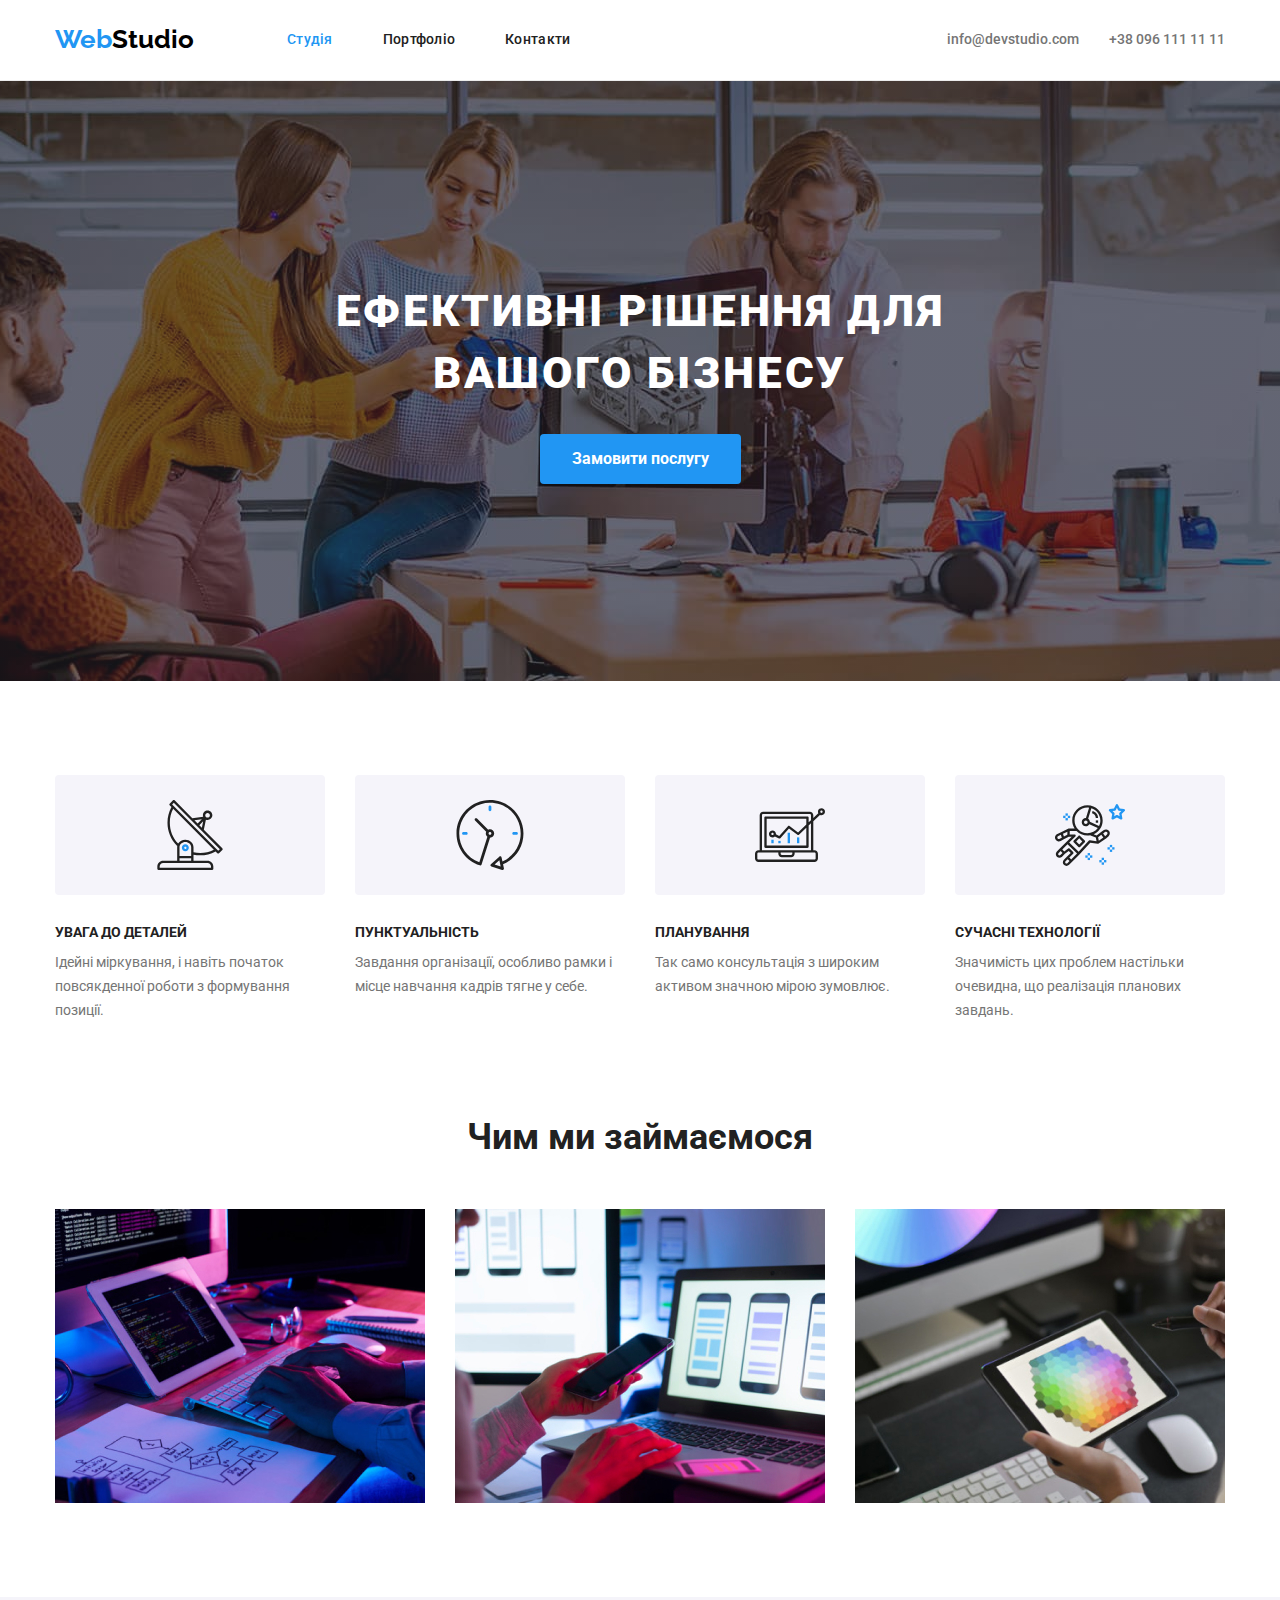
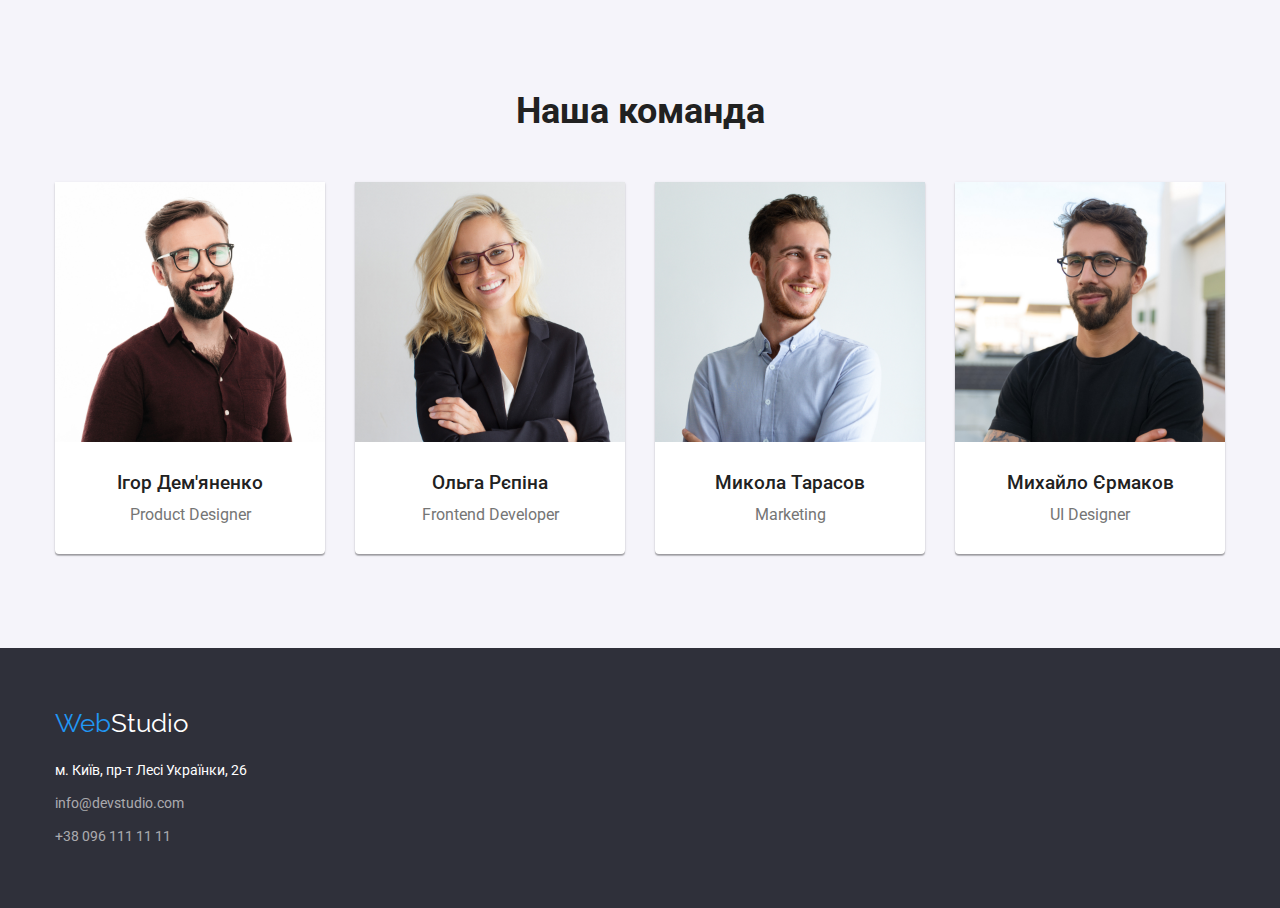
==== index.html @ 13089361 "1.3" ====
<!DOCTYPE html>
<html lang="uk">

<head>
    <meta charset="UTF-8">
    <meta name="viewport" content="width=device-width, initial-scale=1.0">
    <link rel="preconnect" href="https://fonts.googleapis.com">
    <link rel="preconnect" href="https://fonts.gstatic.com" crossorigin>
    <link
        href="https://fonts.googleapis.com/css2?family=Raleway:wght@700&family=Roboto:wght@400;500;700;900&display=swap"
        rel="stylesheet">
    <link rel="stylesheet"
        href="https://cdnjs.cloudflare.com/ajax/libs/modern-normalize/1.0.0/modern-normalize.min.css">
    <link rel="stylesheet" href="./CSS/styles.css">

    <title>Студія</title>
</head>

<body class="body">
    <header class="header">
        <div class="container-header">
            <nav class="site-nav">
                <a href="./index.html" lang="en" class="logo-web">Web<span class="colortext-black">Studio</span></a>
                <ul class="main-nav">
                    <li class="item"><a href="./index.html" class=link-active>Студія</a></li>
                    <li class="item"><a href="./portfolio.html" class=link>Портфоліо</a></li>
                    <li class="item"><a href="" class=link>Контакти</a></li>
                </ul>
            </nav>
            <ul class="auth-nav">
                <li class="item"><a href="mailto:info@devstudio.com" class="auth-link">info@devstudio.com</a></li>
                <li class="item"><a href="tel:+380961111111" class="auth-link">+38 096 111 11
                        11</a></li>
            </ul>
        </div>
    </header>
    <main>
        <section class="section-hero overlay">
            <div class="container">
                <h1 class="hero-title">Ефективні рішення для вашого бізнесу</h1>
                <button class="button-index" type="button">Замовити послугу</button>
            </div>
        </section>
        <section class="section">
            <h2 class="index-title1 visuality-hidden">Наші переваги</h2>
            <div class="container advantages">
                <ul class="advantages-list">
                    <li class="item">
                        <div class="advantages-box">
                            <svg class="advantages-icon" width="70" height="70">
                                <use href="./images/icons.svg#antenna"></use>
                            </svg>
                        </div>
                        <h3 class="index-title1">УВАГА ДО ДЕТАЛЕЙ</h3>
                        <p class="index-text1">Ідейні міркування, і навіть початок повсякденної роботи з формування
                            позиції.
                        </p>
                    </li>
                    <li class="item">
                        <div class="advantages-box">
                            <svg class="advantages-icon" width="70" height="70">
                                <use href="./images/icons.svg#clock"></use>
                            </svg>
                        </div>
                        <h3 class="index-title1">ПУНКТУАЛЬНІСТЬ</h3>
                        <p class="index-text1">Завдання організації, особливо рамки і місце навчання кадрів тягне у
                            себе.</p>
                    </li>
                    <li class="item">
                        <div class="advantages-box">
                            <svg class="advantages-icon" width="70" height="70">
                                <use href="./images/icons.svg#diagram"></use>
                            </svg>
                        </div>
                        <h3 class="index-title1">ПЛАНУВАННЯ</h3>
                        <p class="index-text1">Так само консультація з широким активом значною мірою зумовлює.</p>
                    </li>
                    <li class="item">
                        <div class="advantages-box">
                            <svg class="advantages-icon" width="70" height="70">
                                <use href="./images/icons.svg#astronaut"></use>
                            </svg>
                        </div>
                        <h3 class="index-title1">СУЧАСНІ ТЕХНОЛОГІЇ</h3>
                        <p class="index-text1">Значимість цих проблем настільки очевидна, що реалізація планових
                            завдань.</p>
                    </li>
                </ul>
            </div>
        </section>
        <section class="section-features">
            <div class="container-features">
                <h2 class="index-title0">Чим ми займаємося</h2>
                <ul class="features">
                    <li class="item"><img src="images/img1.jpg" alt="Набір тексу на клавіатурі" width="370"></li>
                    <li class="item"><img src="images/img2.jpg" alt="Користування ПК з телефоном" width="370"></li>
                    <li class="item"><img src="images/img3.jpg" alt="Підбір кольору на планшеті" width="370"></li>
                </ul>
            </div>
        </section>
        <section class="section color-lightdark">
            <div class="container">
                <h2 class="index-title0">Наша команда</h2>
                <ul class="team">
                    <li class="item"><img src="images/img21.jpg" alt="Ігор Дем'яненко Product Designer" width="270">
                        <div class="team-card">
                            <h3 class="index-title2">Ігор Дем'яненко</h3>
                            <p class="index-text2">Product Designer</p>
                        </div>
                    </li>
                    <li class="item"><img src="images/img22.jpg" alt="Ольга Рєпіна Frontend Developer" width="270">
                        <div class="team-card">
                            <h3 class="index-title2">Ольга Рєпіна</h3>
                            <p class="index-text2">Frontend Developer</p>
                        </div>
                    </li>
                    <li class="item"><img src="images/img23.jpg" alt="Микола Тарасов Маркетолог" width="270">
                        <div class="team-card">
                            <h3 class="index-title2">Микола Тарасов</h3>
                            <p class="index-text2">Marketing</p>
                        </div>
                    </li>
                    <li class="item"><img src="images/img24.jpg" alt="Михайло Єрмаков UI дизайнер" width="270">
                        <div class="team-card">
                            <h3 class="index-title2">Михайло Єрмаков</h3>
                            <p class="index-text2">UI Designer</p>
                        </div>
                    </li>
                </ul>
            </div>
        </section>
    </main>
    <footer class="footer">
        <div class="container">
            <a class="logo-footer" href="./index.html" lang="en">Web<span class="colortext-white">Studio</span></a>
            <address>
                <ul class="address-list">
                    <li class="item"><a class=" text-footer" href="https://goo.gl/maps/eHnv2HKQCo3EBbyt8"
                            target="_blank" rel="noopener noreferrer nofollower">м. Київ, пр-т Лесі Українки, 26</a>
                    </li>
                    <li class="item"><a class=" text-footer-contact"
                            href="mailto:info@devstudio.com">info@devstudio.com</a>
                    </li>
                    <li class="item"><a class=" text-footer-contact" href="tel:+380961111111">+38 096 111 11 11</a></li>
                </ul>
            </address>
        </div>
    </footer>
</body>

</html>
---- CSS/styles.css ----
:root {
    --primary-text-color: #757575;
    --title-text-color: #212121;
    --accent-color: #2196F3;
    --footer-color-60: rgba(255, 255, 255, 0.6);
    --footer-color: #000000;
    --secondary-title-color: #ffffff;
    --button-background-color: #F5F4FA;
    --background-color: color #FFFFFF;
    --background-color-dark: #2F303A;
    --background-primary: color #ececec;
    --background-secondary: rgba(245, 244, 250, 1);
}

.color-lightdark {
    background-color: var(--button-background-color);
}

.color-dark {
    background-color: #2F303A;
}

.body {

    color: var(--primary-text-color);
    background-color: var(--background-color);
    font-family: Roboto, sans-serif;
}

h1,
h2,
h3,
h4,
p {
    margin-top: 0;
    margin-bottom: 0;
}

img {
    display: block;
}

ul {
    list-style: none;
    padding: 0;
    margin: 0;
}

.section {
    padding-top: 94px;
    padding-bottom: 94px;
}

.section-hero {
    padding-top: 200px;
    padding-bottom: 200px;
    /* background-color: #C4C4C4; */
    text-align: center;
}

.visuality-hidden {
    position: absolute;
    white-space: nowrap;
    width: 1px;
    height: 1px;
    overflow: hidden;
    border: 0;
    padding: 0;
    clip: rect(0 0 0 0);
    clip-path: inset(50%);
    margin: -1px;
}

.header {
    border-bottom: 1px;
    border-bottom-style: solid;
    border-color: rgba(236, 236, 236, 1);
}

.container-header {
    display: flex;
    align-items: center;
    margin-left: auto;
    margin-right: auto;
    width: 1200px;
    padding-left: 15px;
    padding-right: 15px;

}

.container {
    margin-left: auto;
    margin-right: auto;
    width: 1200px;
    padding-left: 15px;
    padding-right: 15px;

}

.overlay {
    max-width: 1600px;
    height: 600px;
    margin-right: auto;
    margin-left: auto;
    background-image: linear-gradient(rgba(47, 48, 58, 0.4), rgba(47, 48, 58, 0.4)), url(../images/overlayimg.jpg);
    /* background-image: linear-gradient(rgba(47, 48, 58, 0.4)), url(../images/overlayimg.jpg); */
    background-repeat: no-repeat;
    background-size: cover;
    background-position: center;
}

.advantages-list {

    display: flex;
    gap: 30px;
}

.advantages-list .item {
    flex-basis: calc((100% - 30px * 3) / 4);

}

.advantages-box {
    display: flex;
    align-items: center;
    justify-content: center;
    margin-bottom: 30px;
    width: 270px;
    height: 120px;
    background-color: var(--background-secondary);
    border-radius: 4px;
}

.advantages-icon {}

.about {
    padding-top: 47px;
}

.logo-web {
    text-decoration: none;
    color: var(--accent-color);
    font-family: 'Raleway';
    font-weight: 700;
    font-size: 26px;
    line-height: 1.2;
    padding-top: 24px;
    padding-bottom: 25px;
}

.colortext-black {
    color: var(--footer-color);
}

.colortext-white {
    font-family: 'Raleway';
    color: var(--secondary-title-color);
}

.site-nav {
    display: flex;
    align-items: center;
    line-height: 16px;
}

.main-nav {
    display: flex;
    margin-left: 93px;
}

.main-nav .item {
    margin-right: 50px;
}

.main-nav .item:last-child {
    margin-right: 0px;
}

.main-nav .link {
    display: block;
    text-decoration: none;
    color: var(--title-text-color);
    font-weight: 500;
    font-size: 14px;
    line-height: 1.14;
    letter-spacing: 0.02em;
    padding-top: 32px;
    padding-bottom: 32px;
}

.link-active {
    display: block;
    text-decoration: none;
    color: var(--accent-color);
    font-weight: 500;
    font-size: 14px;
    line-height: 1.14;
    letter-spacing: 0.02em;
    padding-top: 32px;
    padding-bottom: 32px;
}


.link:hover,
.link:focus,
.link:active {
    color: var(--accent-color);
}

.auth-nav {
    display: flex;
    margin-left: auto;
    text-decoration: none;
    font-size: 14px;
    font-weight: 500;
    line-height: 1.14;
}

.auth-nav .item {
    color: var(--primary-text-color);
}


.auth-link {
    text-decoration: none;
    color: var(--primary-text-color);
    padding-top: 32px;
    padding-bottom: 32px;
    display: block;
}

.auth-nav .item+.item {
    margin-left: 30px;
}

.auth-link:hover,
.auth-link:focus,
.auth-link:active {
    color: var(--accent-color);
}

.button-index {
    text-decoration: none;
    background-color: var(--accent-color);
    color: var(--secondary-title-color);
    box-shadow: 0px 4px 4px rgba(0, 0, 0, 0.15);
    border: none;
    border-radius: 4px;
    cursor: pointer;
    padding: 10px 32px;
    left: 692px;
    font-size: 16px;
    line-height: 1.85;
    font-weight: 700;

}

.button-index:hover,
.button-index:focus {
    background-color: rgba(24, 140, 232, 1);
}


.hero-title {
    margin-left: auto;
    margin-right: auto;
    margin-bottom: 30px;
    font-weight: 900;
    font-size: 44px;
    line-height: 1.4;
    letter-spacing: 0.06em;
    text-transform: uppercase;
    text-align: center;
    max-width: 696px;
    color: var(--secondary-title-color)
}

.section-features {
    padding-bottom: 94px;
}

.container-features {
    margin-left: auto;
    margin-right: auto;
    width: 1200px;
    padding-left: 15px;
    padding-right: 15px;
}

.features {
    display: flex;
    gap: 30px;
}

.features .item {
    flex-basis: calc((100% - 30px * 2) / 3);
    border-bottom: 5px;
    border-bottom-right-radius: 5px;
}


.index-title0 {
    margin-bottom: 50px;
    color: var(--title-text-color);
    font-size: 36px;
    line-height: 1.16;
    text-align: center;
}


.index-title1 {
    margin-bottom: 10px;
    color: var(--title-text-color);
    font-size: 14px;
    line-height: 1.14;
    text-transform: uppercase;
}

.index-text1 {
    line-height: 1.71;
    font-weight: 400;
    font-size: 14px;
}



.index-title2 {
    margin-bottom: 10px;
    color: var(--title-text-color);
    font-weight: 500;
    line-height: 1.19;
    text-align: center;
}

.index-text2 {
    font-size: 16px;
    line-height: 1.19;
    text-align: center;
}

.footer {
    padding-top: 60px;
    padding-bottom: 60px;
    background-color: var(--background-color-dark);
}

.logo-footer {
    display: block;
    text-decoration: none;
    color: var(--accent-color);
    font-family: 'Raleway';
    font-size: 26px;
    line-height: 1.2;
    margin-bottom: 20px;
}

.address-list {}

.address-list .item {
    margin-bottom: 9px;
}

.address-list .item:last-child {
    margin-bottom: 0px;
}

.text-footer {
    text-decoration: none;
    color: var(--secondary-title-color);
    font-style: normal;
    font-size: 14px;
    line-height: 1.7;
}

.text-footer:focus,
.text-footer:hover,
.text-footer:active {
    color: var(--accent-color);
}

.text-footer-contact {
    text-decoration: none;
    color: var(--footer-color-60);
    font-size: 14px;
    font-style: normal;
    line-height: 1.7;
}

.portfolio-filter {
    padding-bottom: 50px;
    display: flex;
    align-items: center;
    justify-content: center;
    gap: 8px;
}


.text-footer60:focus,
.text-footer60:hover,
.text-footer60:active {
    color: var(--accent-color);
}



.button-portfolio {
    padding-left: 22px;
    padding-top: 6px;
    padding-right: 22px;
    padding-bottom: 6px;
    background-color: var(--button-background-color);
    color: var(--title-text-color);
    border-radius: 4px;
    cursor: pointer;
    font-weight: 500;
    font-size: 16px;
    line-height: 1.63;
    border-style: none;
}

.button-portfolio:hover,
.button-portfolio:focus,
.button-portfolio:active {
    background-color: var(--accent-color);
    color: var(--secondary-title-color);
    box-shadow: 0px 3px 1px rgba(0, 0, 0, 0.1), 0px 1px 2px rgba(0, 0, 0, 0.08), 0px 2px 2px rgba(0, 0, 0, 0.12);
    border-radius: 4px;
    cursor: pointer;
}

.portfolio {
    display: flex;
    flex-wrap: wrap;
    gap: 30px;
}

.portfolio .item {
    width: 370px;
}


.portfolio-title {
    color: var(--title-text-color);
    font-size: 18px;
    line-height: 1.8;
    letter-spacing: 0.06em;
}

.portfolio-card {
    padding: 24px;
    border-left: 1px solid rgba(238, 238, 238, 1);
    border-right: 1px solid rgba(238, 238, 238, 1);

    border-bottom: 1px solid rgba(238, 238, 238, 1);
}

.portfolio-text {
    font-size: 16px;
    line-height: 1.88;
}

.team-card {
    padding-top: 30px;
    padding-bottom: 30px;
}

.team {
    display: flex;
    background: var(--button-background-color);
    gap: 30px;
}

.team .item {
    flex-basis: calc((100% - 30px * 3) / 4);
    background-color: var(--secondary-title-color);
    border-radius: 0px 0px 4px 4px;
    box-shadow: 0px 1px 3px rgba(0, 0, 0, 0.12), 0px 1px 1px rgba(0, 0, 0, 0.14), 0px 2px 1px rgba(0, 0, 0, 0.2);
}

.color-test {
    background-color: darkkhaki;
}

.color-test2 {
    background-color: khaki;
}
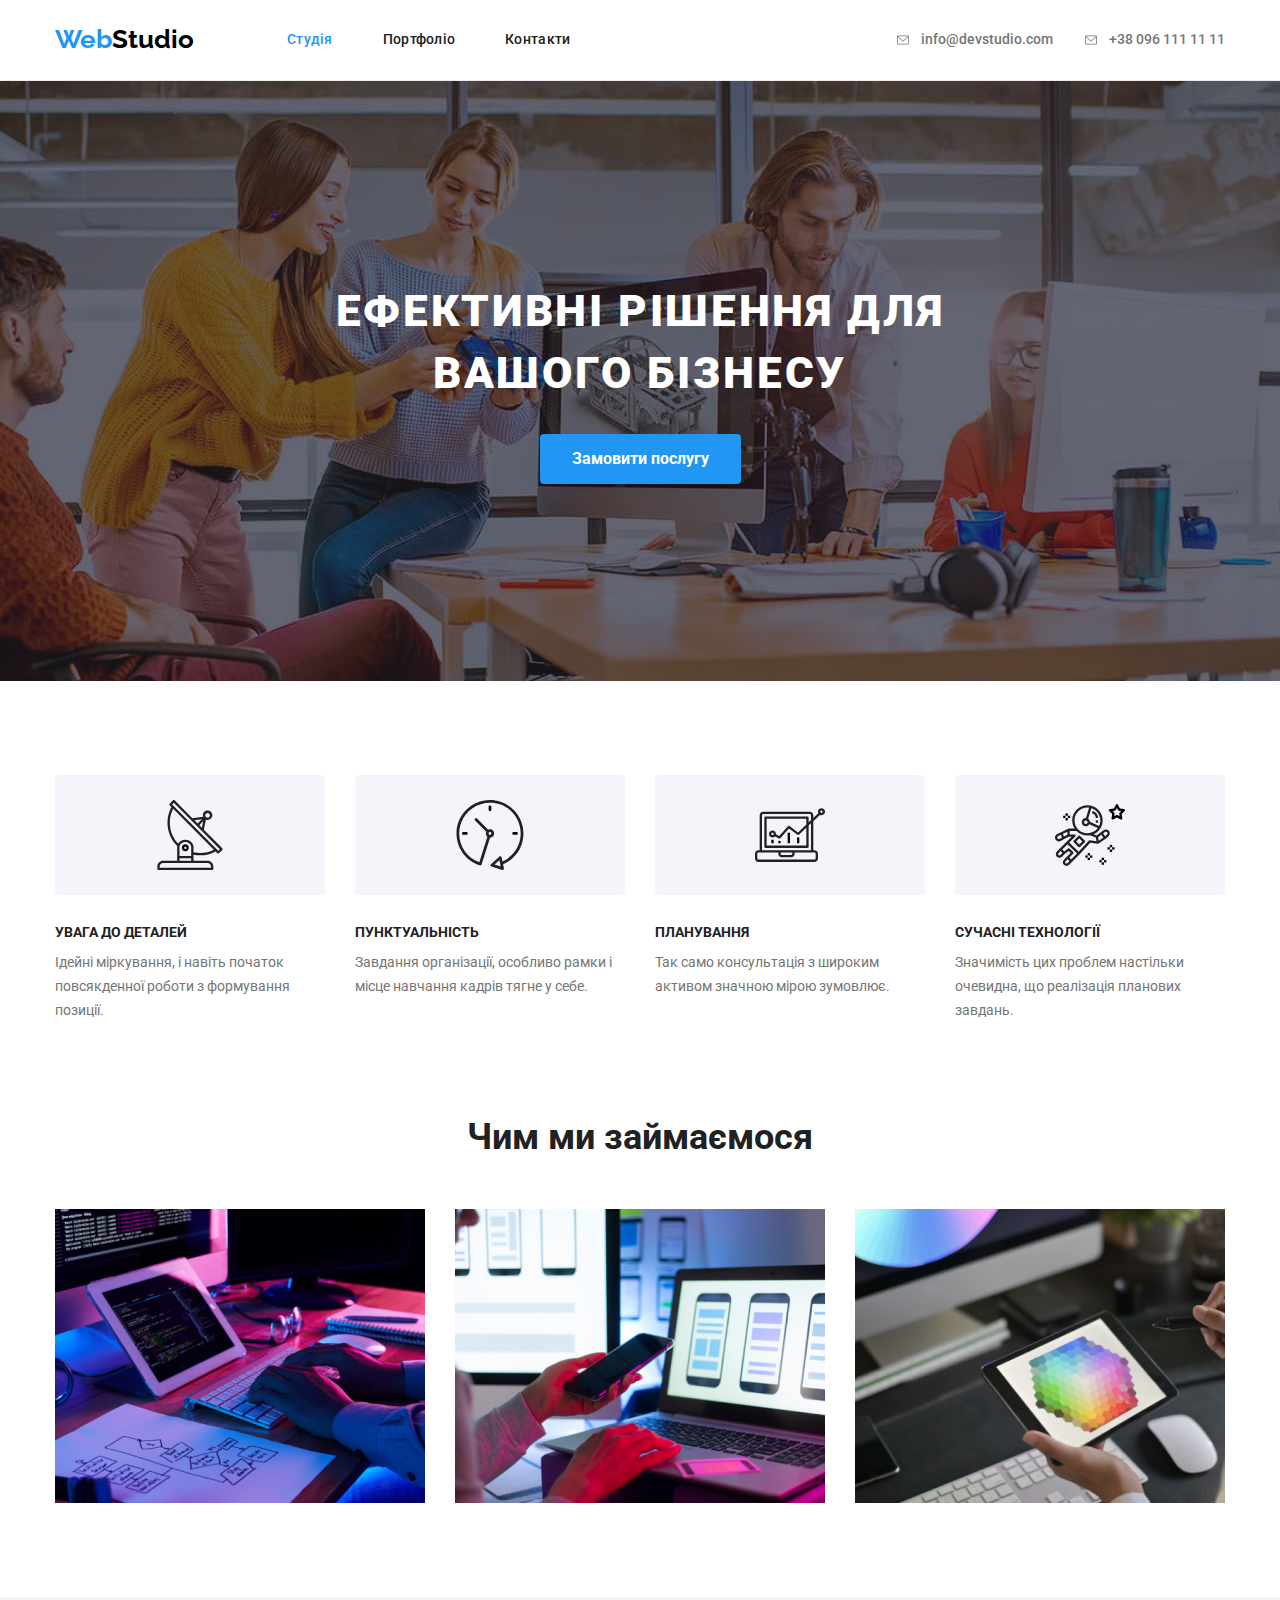
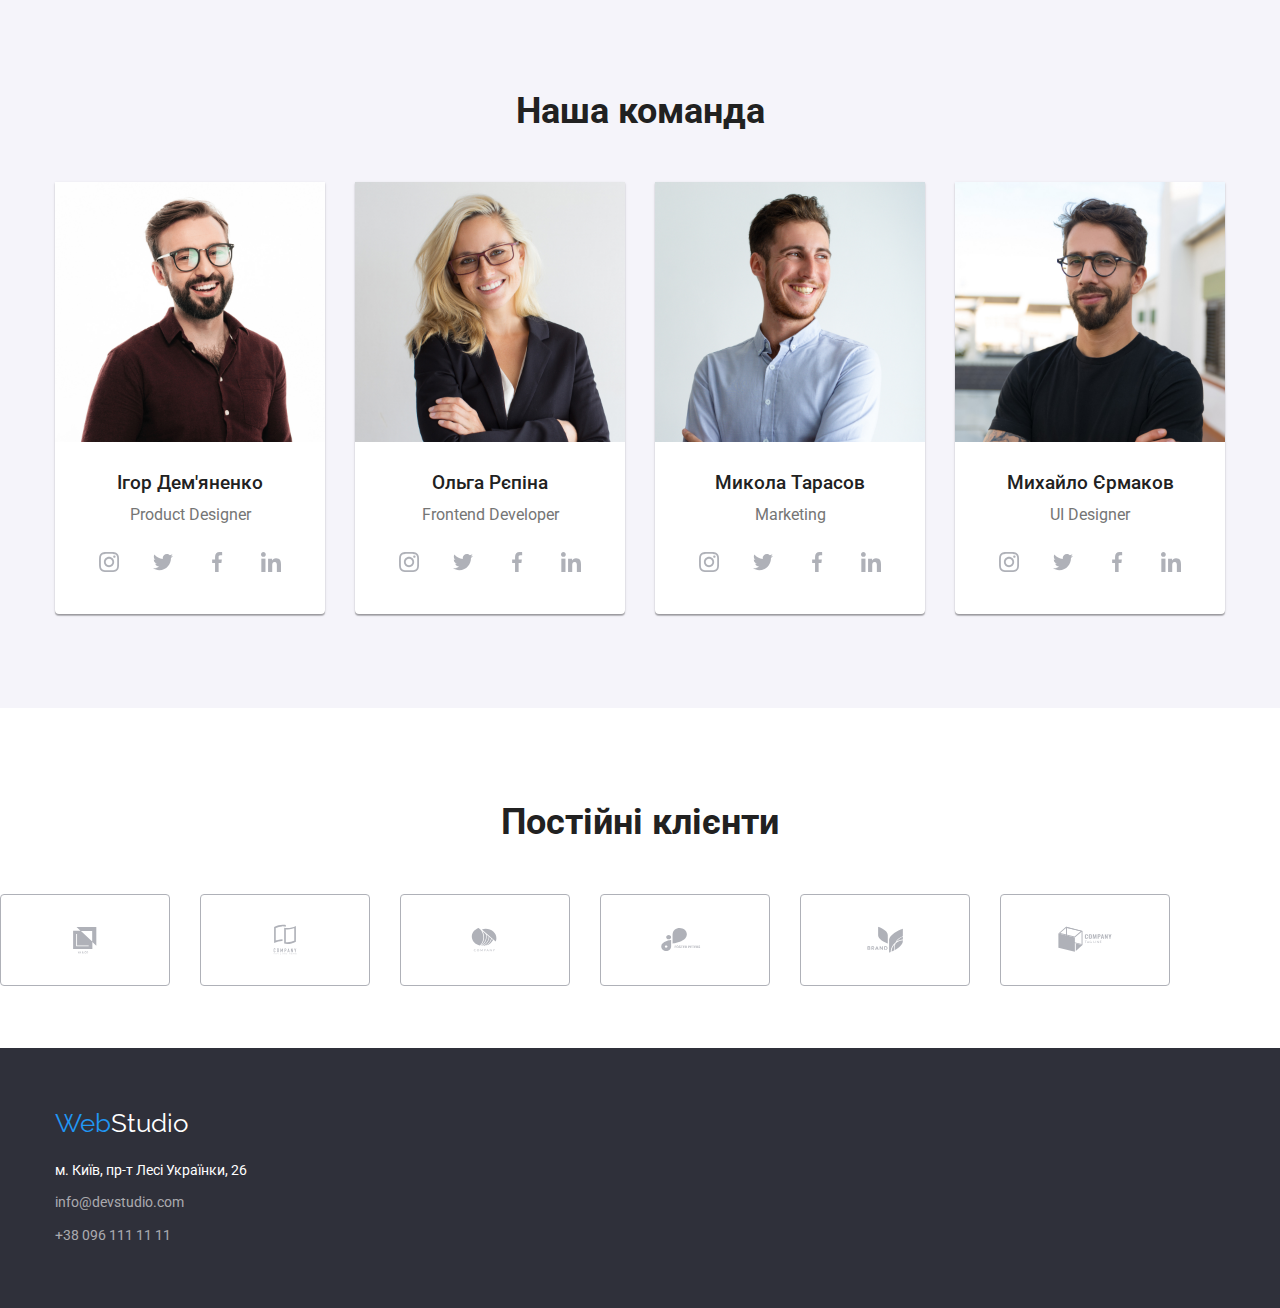
==== commit a649b5cd: "1.3" ====
--- a/index.html
+++ b/index.html
@@ -28,8 +28,14 @@
                 </ul>
             </nav>
             <ul class="auth-nav">
-                <li class="item"><a href="mailto:info@devstudio.com" class="auth-link">info@devstudio.com</a></li>
-                <li class="item"><a href="tel:+380961111111" class="auth-link">+38 096 111 11
+                <li class="item"><a href="mailto:info@devstudio.com" class="auth-link">
+                        <svg class="auth-icon" width="16" height="12">
+                            <use href="./images/icons.svg#envelope"></use>
+                        </svg>info@devstudio.com</a></li>
+                <li class="item"><a href="tel:+380961111111" class="auth-link"><svg class="auth-icon" width="16"
+                            height="12">
+                            <use href="./images/icons.svg#envelope"></use>
+                        </svg>+38 096 111 11
                         11</a></li>
             </ul>
         </div>
@@ -106,28 +112,151 @@
                         <div class="team-card">
                             <h3 class="index-title2">Ігор Дем'яненко</h3>
                             <p class="index-text2">Product Designer</p>
+                            <ul class="sn">
+                                <li>
+                                    <a class="link-sn" href="" target="_blank" rel="noopener noreferrer nofollow"><svg
+                                            class="sn-icon" width="20" height="20">
+                                            <use href="./images/icons.svg#instagram"></use>
+                                        </svg></a>
+                                </li>
+                                <li><a class="link-sn" href="" target="_blank" rel="noopener noreferrer nofollow"><svg
+                                            class="sn-icon" width="20" height="20">
+                                            <use href="./images/icons.svg#twitter"></use>
+                                        </svg></a>
+                                </li>
+                                <li><a class="link-sn" href="" target="_blank" rel="noopener noreferrer nofollow"><svg
+                                            class="sn-icon" width="20" height="20">
+                                            <use href="./images/icons.svg#facebook"></use>
+                                        </svg></a>
+                                </li>
+                                <li><a class="link-sn" href="" target="_blank" rel="noopener noreferrer nofollow"><svg
+                                            class="sn-icon" width="20" height="20">
+                                            <use href="./images/icons.svg#linkedin"></use>
+                                        </svg></a>
+                                </li>
+                            </ul>
                         </div>
                     </li>
                     <li class="item"><img src="images/img22.jpg" alt="Ольга Рєпіна Frontend Developer" width="270">
                         <div class="team-card">
                             <h3 class="index-title2">Ольга Рєпіна</h3>
                             <p class="index-text2">Frontend Developer</p>
+                            <ul class="sn">
+                                <li>
+                                    <a class="link-sn" href="" target="_blank" rel="noopener noreferrer nofollow"><svg
+                                            class="sn-icon" width="20" height="20">
+                                            <use href="./images/icons.svg#instagram"></use>
+                                        </svg></a>
+                                </li>
+                                <li><a class="link-sn" href="" target="_blank" rel="noopener noreferrer nofollow"><svg
+                                            class="sn-icon" width="20" height="20">
+                                            <use href="./images/icons.svg#twitter"></use>
+                                        </svg></a>
+                                </li>
+                                <li><a class="link-sn" href="" target="_blank" rel="noopener noreferrer nofollow"><svg
+                                            class="sn-icon" width="20" height="20">
+                                            <use href="./images/icons.svg#facebook"></use>
+                                        </svg></a>
+                                </li>
+                                <li><a class="link-sn" href="" target="_blank" rel="noopener noreferrer nofollow"><svg
+                                            class="sn-icon" width="20" height="20">
+                                            <use href="./images/icons.svg#linkedin"></use>
+                                        </svg></a>
+                                </li>
+                            </ul>
                         </div>
                     </li>
                     <li class="item"><img src="images/img23.jpg" alt="Микола Тарасов Маркетолог" width="270">
                         <div class="team-card">
                             <h3 class="index-title2">Микола Тарасов</h3>
                             <p class="index-text2">Marketing</p>
+                            <ul class="sn">
+                                <li>
+                                    <a class="link-sn" href="" target="_blank" rel="noopener noreferrer nofollow"><svg
+                                            class="sn-icon" width="20" height="20">
+                                            <use href="./images/icons.svg#instagram"></use>
+                                        </svg></a>
+                                </li>
+                                <li><a class="link-sn" href="" target="_blank" rel="noopener noreferrer nofollow"><svg
+                                            class="sn-icon" width="20" height="20">
+                                            <use href="./images/icons.svg#twitter"></use>
+                                        </svg></a>
+                                </li>
+                                <li><a class="link-sn" href="" target="_blank" rel="noopener noreferrer nofollow"><svg
+                                            class="sn-icon" width="20" height="20">
+                                            <use href="./images/icons.svg#facebook"></use>
+                                        </svg></a>
+                                </li>
+                                <li><a class="link-sn" href="" target="_blank" rel="noopener noreferrer nofollow"><svg
+                                            class="sn-icon" width="20" height="20">
+                                            <use href="./images/icons.svg#linkedin"></use>
+                                        </svg></a>
+                                </li>
+                            </ul>
                         </div>
                     </li>
                     <li class="item"><img src="images/img24.jpg" alt="Михайло Єрмаков UI дизайнер" width="270">
                         <div class="team-card">
                             <h3 class="index-title2">Михайло Єрмаков</h3>
                             <p class="index-text2">UI Designer</p>
-                        </div>
-                    </li>
-                </ul>
-            </div>
+                            <ul class="sn">
+                                <li>
+                                    <a class="link-sn" href="" target="_blank" rel="noopener noreferrer nofollow"><svg
+                                            class="sn-icon" width="20" height="20">
+                                            <use href="./images/icons.svg#instagram"></use>
+                                        </svg></a>
+                                </li>
+                                <li><a class="link-sn" href="" target="_blank" rel="noopener noreferrer nofollow"><svg
+                                            class="sn-icon" width="20" height="20">
+                                            <use href="./images/icons.svg#twitter"></use>
+                                        </svg></a>
+                                </li>
+                                <li><a class="link-sn" href="" target="_blank" rel="noopener noreferrer nofollow"><svg
+                                            class="sn-icon" width="20" height="20">
+                                            <use href="./images/icons.svg#facebook"></use>
+                                        </svg></a>
+                                </li>
+                                <li><a class="link-sn" href="" target="_blank" rel="noopener noreferrer nofollow"><svg
+                                            class="sn-icon" width="20" height="20">
+                                            <use href="./images/icons.svg#linkedin"></use>
+                                        </svg></a>
+                                </li>
+                            </ul>
+                        </div>
+                    </li>
+                </ul>
+            </div>
+        </section>
+        <section class="section">
+            <h2 class="index-title0">Постійні клієнти</h2>
+            <ul class="clients-list">
+                <li><a class="clients-link" href="" target="_blank" rel="noopener noreferrer nofollow"><svg
+                            class="clients-icon" width="106" height="60">
+                            <use href="./images/icons.svg#logoclient1"></use>
+                        </svg></a></li>
+                <li><a class="clients-link" href="" target="_blank" rel="noopener noreferrer nofollow"><svg
+                            class="clients-icon" width="106" height="60">
+                            <use href="./images/icons.svg#logoclient2"></use>
+                        </svg></a></li>
+                <li><a class="clients-link" href="" target="_blank" rel="noopener noreferrer nofollow"><svg
+                            class="clients-icon" width="106" height="60">
+                            <use href="./images/icons.svg#logoclient3"></use>
+                        </svg></a></li>
+                <li><a class="clients-link" href="" target="_blank" rel="noopener noreferrer nofollow"><svg
+                            class="clients-icon" width="106" height="60">
+                            <use href="./images/icons.svg#logoclient4"></use>
+                        </svg></a></li>
+                <li><a class="clients-link" href="" target="_blank" rel="noopener noreferrer nofollow"><svg
+                            class="clients-icon" width="106" height="60">
+                            <use href="./images/icons.svg#logoclient5"></use>
+                        </svg></a></li>
+                <li><a class="clients-link" href="" target="_blank" rel="noopener noreferrer nofollow"><svg
+                            class="clients-icon" width="106" height="60">
+                            <use href="./images/icons.svg#logoclient6"></use>
+                        </svg></a></li>
+
+            </ul>
+
         </section>
     </main>
     <footer class="footer">
--- a/CSS/styles.css
+++ b/CSS/styles.css
@@ -10,6 +10,7 @@
     --background-color-dark: #2F303A;
     --background-primary: color #ececec;
     --background-secondary: rgba(245, 244, 250, 1);
+    --icon-color: #afb1b8;
 }
 
 .color-lightdark {
@@ -21,7 +22,6 @@
 }
 
 .body {
-
     color: var(--primary-text-color);
     background-color: var(--background-color);
     font-family: Roboto, sans-serif;
@@ -85,7 +85,6 @@
     width: 1200px;
     padding-left: 15px;
     padding-right: 15px;
-
 }
 
 .container {
@@ -131,8 +130,6 @@
     border-radius: 4px;
 }
 
-.advantages-icon {}
-
 .about {
     padding-top: 47px;
 }
@@ -200,7 +197,6 @@
     padding-bottom: 32px;
 }
 
-
 .link:hover,
 .link:focus,
 .link:active {
@@ -214,23 +210,31 @@
     font-size: 14px;
     font-weight: 500;
     line-height: 1.14;
+    align-items: center;
 }
 
 .auth-nav .item {
     color: var(--primary-text-color);
-}
-
+    display: flex;
+}
 
 .auth-link {
     text-decoration: none;
     color: var(--primary-text-color);
     padding-top: 32px;
     padding-bottom: 32px;
-    display: block;
+    display: flex;
+    align-items: center;
 }
 
 .auth-nav .item+.item {
     margin-left: 30px;
+}
+
+.auth-icon {
+    /* content: ""; */
+    margin-right: 10px;
+    fill: currentColor;
 }
 
 .auth-link:hover,
@@ -259,7 +263,6 @@
 .button-index:focus {
     background-color: rgba(24, 140, 232, 1);
 }
-
 
 .hero-title {
     margin-left: auto;
@@ -298,7 +301,6 @@
     border-bottom-right-radius: 5px;
 }
 
-
 .index-title0 {
     margin-bottom: 50px;
     color: var(--title-text-color);
@@ -307,7 +309,6 @@
     text-align: center;
 }
 
-
 .index-title1 {
     margin-bottom: 10px;
     color: var(--title-text-color);
@@ -321,8 +322,6 @@
     font-weight: 400;
     font-size: 14px;
 }
-
-
 
 .index-title2 {
     margin-bottom: 10px;
@@ -336,6 +335,7 @@
     font-size: 16px;
     line-height: 1.19;
     text-align: center;
+    margin-bottom: 16px;
 }
 
 .footer {
@@ -354,8 +354,6 @@
     margin-bottom: 20px;
 }
 
-.address-list {}
-
 .address-list .item {
     margin-bottom: 9px;
 }
@@ -394,14 +392,11 @@
     gap: 8px;
 }
 
-
 .text-footer60:focus,
 .text-footer60:hover,
 .text-footer60:active {
     color: var(--accent-color);
 }
-
-
 
 .button-portfolio {
     padding-left: 22px;
@@ -470,6 +465,33 @@
     gap: 30px;
 }
 
+.sn {
+    display: flex;
+    justify-content: center;
+    gap: 10px;
+}
+
+.link-sn {
+    display: flex;
+    justify-content: center;
+    align-items: center;
+    width: 44px;
+    height: 44px;
+    border-radius: 50%;
+    color: var(--icon-color);
+    outline: transparent;
+}
+
+.sn-icon {
+    fill: currentColor;
+}
+
+.link-sn:hover,
+.link-sn:focus {
+    background-color: var(--accent-color);
+    color: var(--secondary-title-color);
+}
+
 .team .item {
     flex-basis: calc((100% - 30px * 3) / 4);
     background-color: var(--secondary-title-color);
@@ -483,4 +505,33 @@
 
 .color-test2 {
     background-color: khaki;
+}
+
+.clients-list {
+    gap: 30px;
+    display: flex;
+    width: 106px;
+    height: 60px;
+}
+
+.clients-link {
+    display: flex;
+    justify-content: center;
+    align-items: center;
+    width: 170px;
+    height: 92px;
+    color: var(--icon-color);
+    border: 1px solid;
+    border-radius: 4px;
+}
+
+.clients-link:hover,
+.clients-link:focus {
+    color: var(--accent-color);
+}
+
+.clients-icon {
+    fill: currentColor;
+    width: 106px;
+    height: 60px;
 }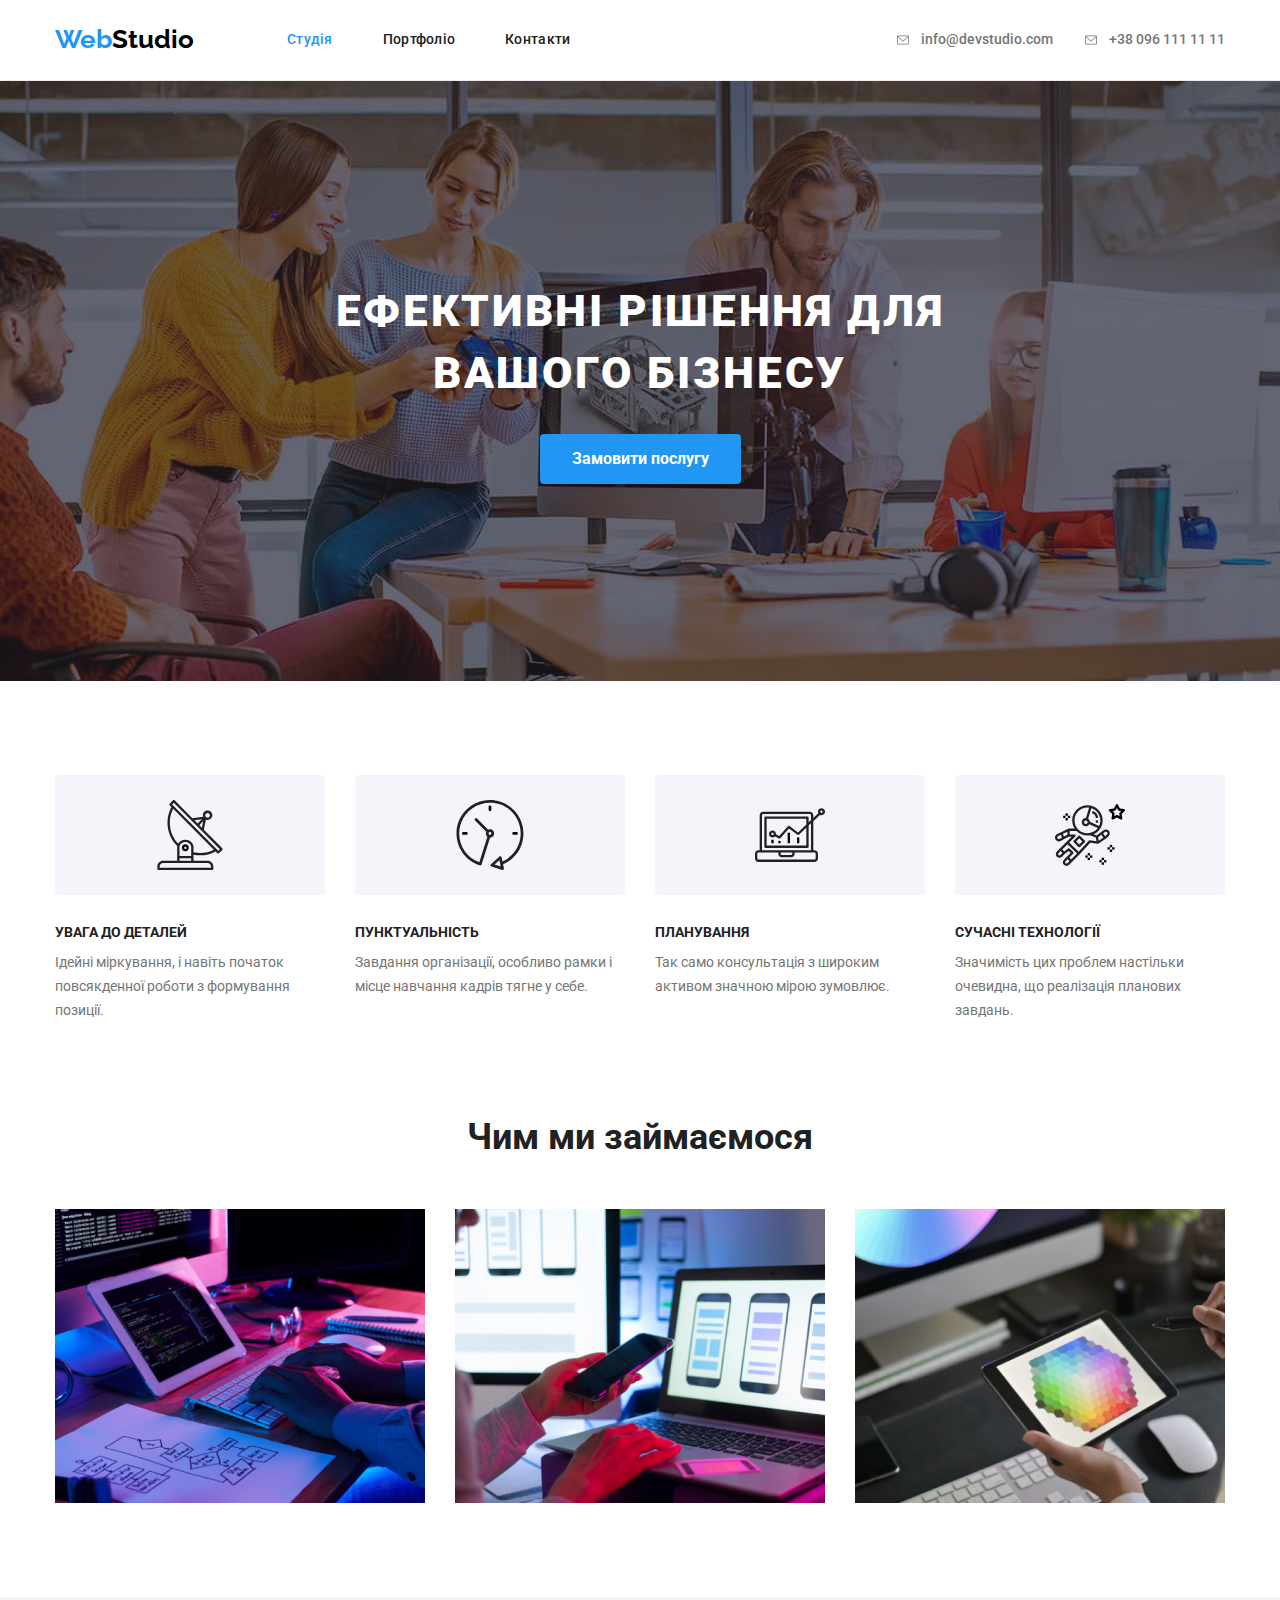
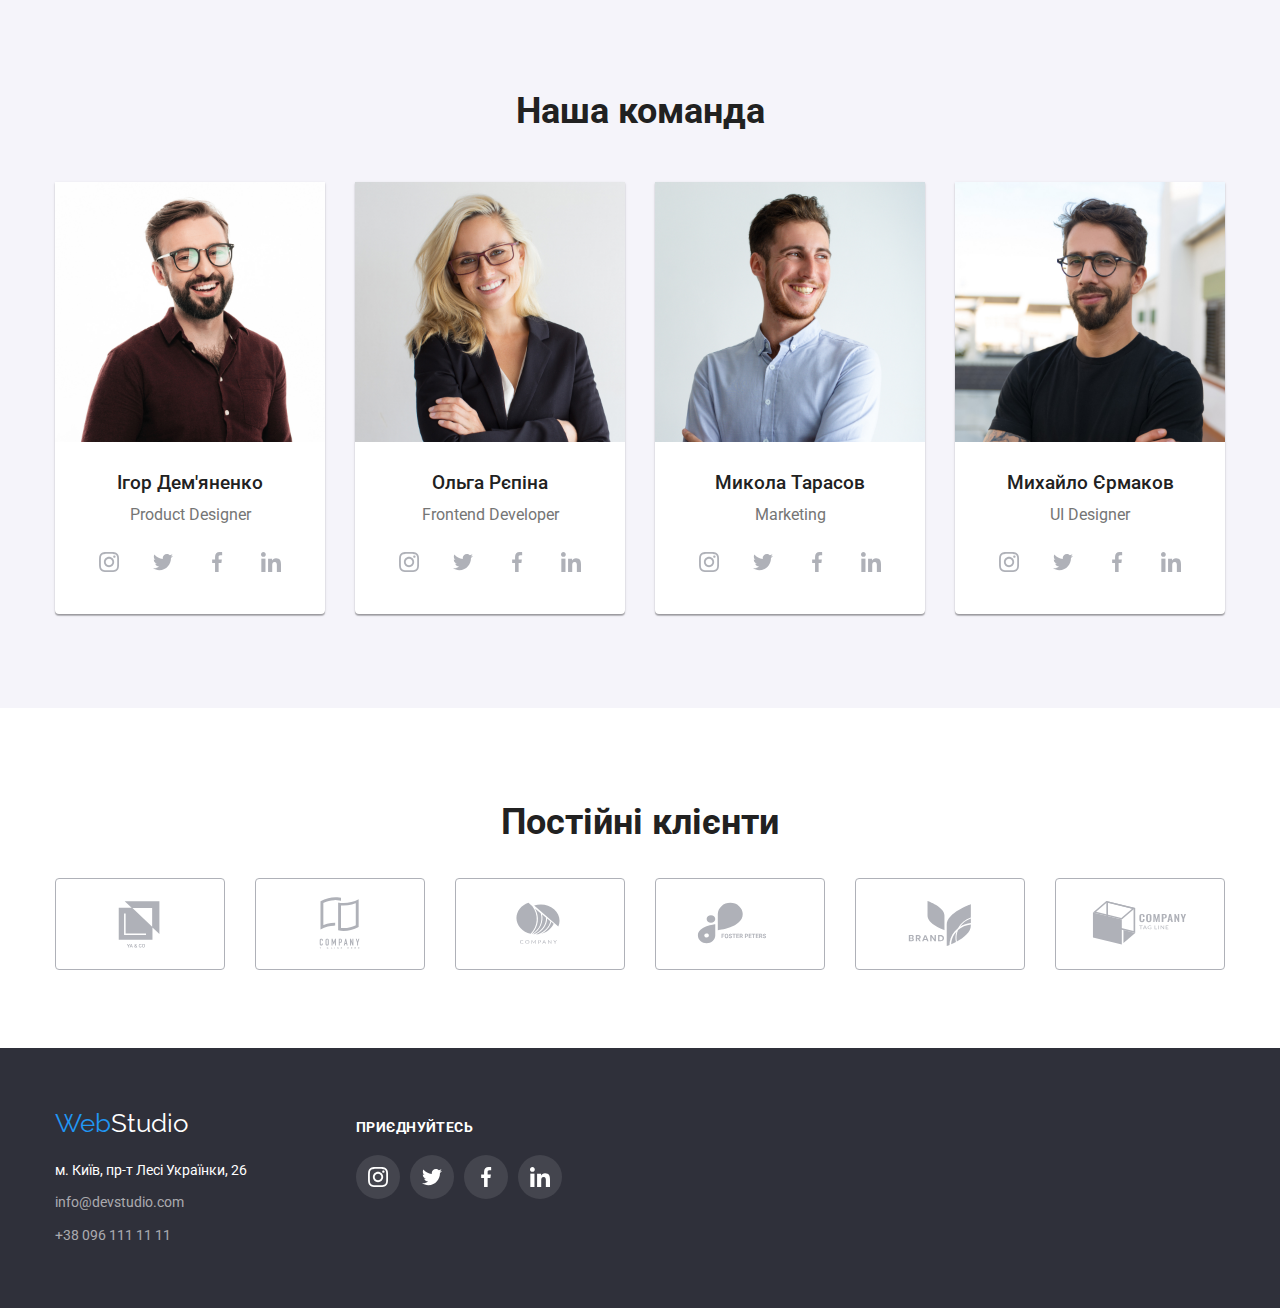
==== commit e66706da: "1.4" ====
--- a/index.html
+++ b/index.html
@@ -228,53 +228,92 @@
             </div>
         </section>
         <section class="section">
-            <h2 class="index-title0">Постійні клієнти</h2>
-            <ul class="clients-list">
-                <li><a class="clients-link" href="" target="_blank" rel="noopener noreferrer nofollow"><svg
-                            class="clients-icon" width="106" height="60">
-                            <use href="./images/icons.svg#logoclient1"></use>
-                        </svg></a></li>
-                <li><a class="clients-link" href="" target="_blank" rel="noopener noreferrer nofollow"><svg
-                            class="clients-icon" width="106" height="60">
-                            <use href="./images/icons.svg#logoclient2"></use>
-                        </svg></a></li>
-                <li><a class="clients-link" href="" target="_blank" rel="noopener noreferrer nofollow"><svg
-                            class="clients-icon" width="106" height="60">
-                            <use href="./images/icons.svg#logoclient3"></use>
-                        </svg></a></li>
-                <li><a class="clients-link" href="" target="_blank" rel="noopener noreferrer nofollow"><svg
-                            class="clients-icon" width="106" height="60">
-                            <use href="./images/icons.svg#logoclient4"></use>
-                        </svg></a></li>
-                <li><a class="clients-link" href="" target="_blank" rel="noopener noreferrer nofollow"><svg
-                            class="clients-icon" width="106" height="60">
-                            <use href="./images/icons.svg#logoclient5"></use>
-                        </svg></a></li>
-                <li><a class="clients-link" href="" target="_blank" rel="noopener noreferrer nofollow"><svg
-                            class="clients-icon" width="106" height="60">
-                            <use href="./images/icons.svg#logoclient6"></use>
-                        </svg></a></li>
-
-            </ul>
-
+            <div class="container">
+                <h2 class="index-title0">Постійні клієнти</h2>
+                <ul class="clients-list">
+                    <li><a class="clients-link" href="" target="_blank" rel="noopener noreferrer nofollow"><svg
+                                class="clients-icon" width="106" height="60">
+                                <use href="./images/icons.svg#logoclient1"></use>
+                            </svg></a></li>
+                    <li><a class="clients-link" href="" target="_blank" rel="noopener noreferrer nofollow"><svg
+                                class="clients-icon" width="106" height="60">
+                                <use href="./images/icons.svg#logoclient2"></use>
+                            </svg></a></li>
+                    <li><a class="clients-link" href="" target="_blank" rel="noopener noreferrer nofollow"><svg
+                                class="clients-icon" width="106" height="60">
+                                <use href="./images/icons.svg#logoclient3"></use>
+                            </svg></a></li>
+                    <li><a class="clients-link" href="" target="_blank" rel="noopener noreferrer nofollow"><svg
+                                class="clients-icon" width="106" height="60">
+                                <use href="./images/icons.svg#logoclient4"></use>
+                            </svg></a></li>
+                    <li><a class="clients-link" href="" target="_blank" rel="noopener noreferrer nofollow"><svg
+                                class="clients-icon" width="106" height="60">
+                                <use href="./images/icons.svg#logoclient5"></use>
+                            </svg></a></li>
+                    <li><a class="clients-link" href="" target="_blank" rel="noopener noreferrer nofollow"><svg
+                                class="clients-icon" width="106" height="60">
+                                <use href="./images/icons.svg#logoclient6"></use>
+                            </svg></a></li>
+
+                </ul>
+
+            </div>
         </section>
     </main>
     <footer class="footer">
-        <div class="container">
-            <a class="logo-footer" href="./index.html" lang="en">Web<span class="colortext-white">Studio</span></a>
-            <address>
-                <ul class="address-list">
-                    <li class="item"><a class=" text-footer" href="https://goo.gl/maps/eHnv2HKQCo3EBbyt8"
-                            target="_blank" rel="noopener noreferrer nofollower">м. Київ, пр-т Лесі Українки, 26</a>
-                    </li>
-                    <li class="item"><a class=" text-footer-contact"
-                            href="mailto:info@devstudio.com">info@devstudio.com</a>
-                    </li>
-                    <li class="item"><a class=" text-footer-contact" href="tel:+380961111111">+38 096 111 11 11</a></li>
-                </ul>
-            </address>
+        <div class="container footer-contain">
+            <div class="footer-address">
+                <a class="logo-footer" href="./index.html" lang="en">Web<span class="colortext-white">Studio</span></a>
+                <address>
+                    <ul class="address-list">
+                        <li class="item"><a class=" text-footer" href="https://goo.gl/maps/eHnv2HKQCo3EBbyt8"
+                                target="_blank" rel="noopener noreferrer nofollower">м. Київ, пр-т Лесі Українки, 26</a>
+                        </li>
+                        <li class="item"><a class=" text-footer-contact"
+                                href="mailto:info@devstudio.com">info@devstudio.com</a>
+                        </li>
+                        <li class="item"><a class=" text-footer-contact" href="tel:+380961111111">+38 096 111 11 11</a>
+                        </li>
+                    </ul>
+                </address>
+            </div>
+            <div class="footer-joinus">
+                <h2 class="joinus-title">приєднуйтесь</h2>
+                <ul class="joinus-list sn">
+                    <li>
+                        <a class="sn-footer" href="" target="_blank" rel="noopener noreferrer nofollow">
+                            <svg class="sn-icon" width="20" height="20">
+                                <use href="./images/icons.svg#instagram"></use>
+                            </svg>
+                        </a>
+                    </li>
+                    <li>
+                        <a class="sn-footer" href="" target="_blank" rel="noopener noreferrer nofollow">
+                            <svg class="sn-icon" width="20" height="20">
+                                <use href="./images/icons.svg#twitter"></use>
+                            </svg>
+                        </a>
+                    </li>
+                    <li>
+                        <a class="sn-footer" href="" target="_blank" rel="noopener noreferrer nofollow">
+                            <svg class="sn-icon" width="20" height="20">
+                                <use href="./images/icons.svg#facebook"></use>
+                            </svg>
+                        </a>
+                    </li>
+                    <li>
+                        <a class="sn-footer" href="" target="_blank" rel="noopener noreferrer nofollow">
+                            <svg class="sn-icon" width="20" height="20">
+                                <use href="./images/icons.svg#linkedin"></use>
+                            </svg>
+                        </a>
+                    </li>
+                </ul>
+            </div>
         </div>
     </footer>
+
 </body>
 
 </html>--- a/CSS/styles.css
+++ b/CSS/styles.css
@@ -11,6 +11,7 @@
     --background-primary: color #ececec;
     --background-secondary: rgba(245, 244, 250, 1);
     --icon-color: #afb1b8;
+    --icon-bg: rgba(255, 255, 255, 0.1);
 }
 
 .color-lightdark {
@@ -433,6 +434,12 @@
     width: 370px;
 }
 
+.portfolio .item:hover,
+.portfolio .item:focus {
+    box-shadow: 0px 1px 1px rgba(0, 0, 0, 0.12), 0px 4px 4px rgba(0, 0, 0, 0.06),
+        1px 4px 6px rgba(0, 0, 0, 0.16);
+}
+
 
 .portfolio-title {
     color: var(--title-text-color);
@@ -445,7 +452,6 @@
     padding: 24px;
     border-left: 1px solid rgba(238, 238, 238, 1);
     border-right: 1px solid rgba(238, 238, 238, 1);
-
     border-bottom: 1px solid rgba(238, 238, 238, 1);
 }
 
@@ -480,10 +486,13 @@
     border-radius: 50%;
     color: var(--icon-color);
     outline: transparent;
+    background-color: var(--icon-bg);
 }
 
 .sn-icon {
     fill: currentColor;
+
+
 }
 
 .link-sn:hover,
@@ -512,6 +521,7 @@
     display: flex;
     width: 106px;
     height: 60px;
+    align-items: center;
 }
 
 .clients-link {
@@ -534,4 +544,52 @@
     fill: currentColor;
     width: 106px;
     height: 60px;
+}
+
+.footer-contain {
+    display: flex;
+    align-items: baseline;
+}
+
+.footer-address {
+    display: inline-block;
+    width: 231px;
+}
+
+.footer-joinus {
+    display: inline-block;
+    margin-left: 70px;
+    width: 206px;
+}
+
+.joinus-title {
+    margin-bottom: 20px;
+    color: var(--secondary-title-color);
+    font-weight: 700;
+    font-size: 14px;
+    line-height: 1.14;
+    letter-spacing: 0.03em;
+    text-transform: uppercase;
+}
+
+.joinus-list {
+    display: flex;
+}
+
+.sn-footer {
+    color: var(--secondary-title-color);
+    background-color: var(--icon-bg);
+    border-radius: 50%;
+    display: flex;
+    justify-content: center;
+    align-items: center;
+    width: 44px;
+    height: 44px;
+    border-radius: 50%;
+}
+
+
+.sn-footer:hover,
+.sn-footer:focus {
+    background-color: var(--accent-color);
 }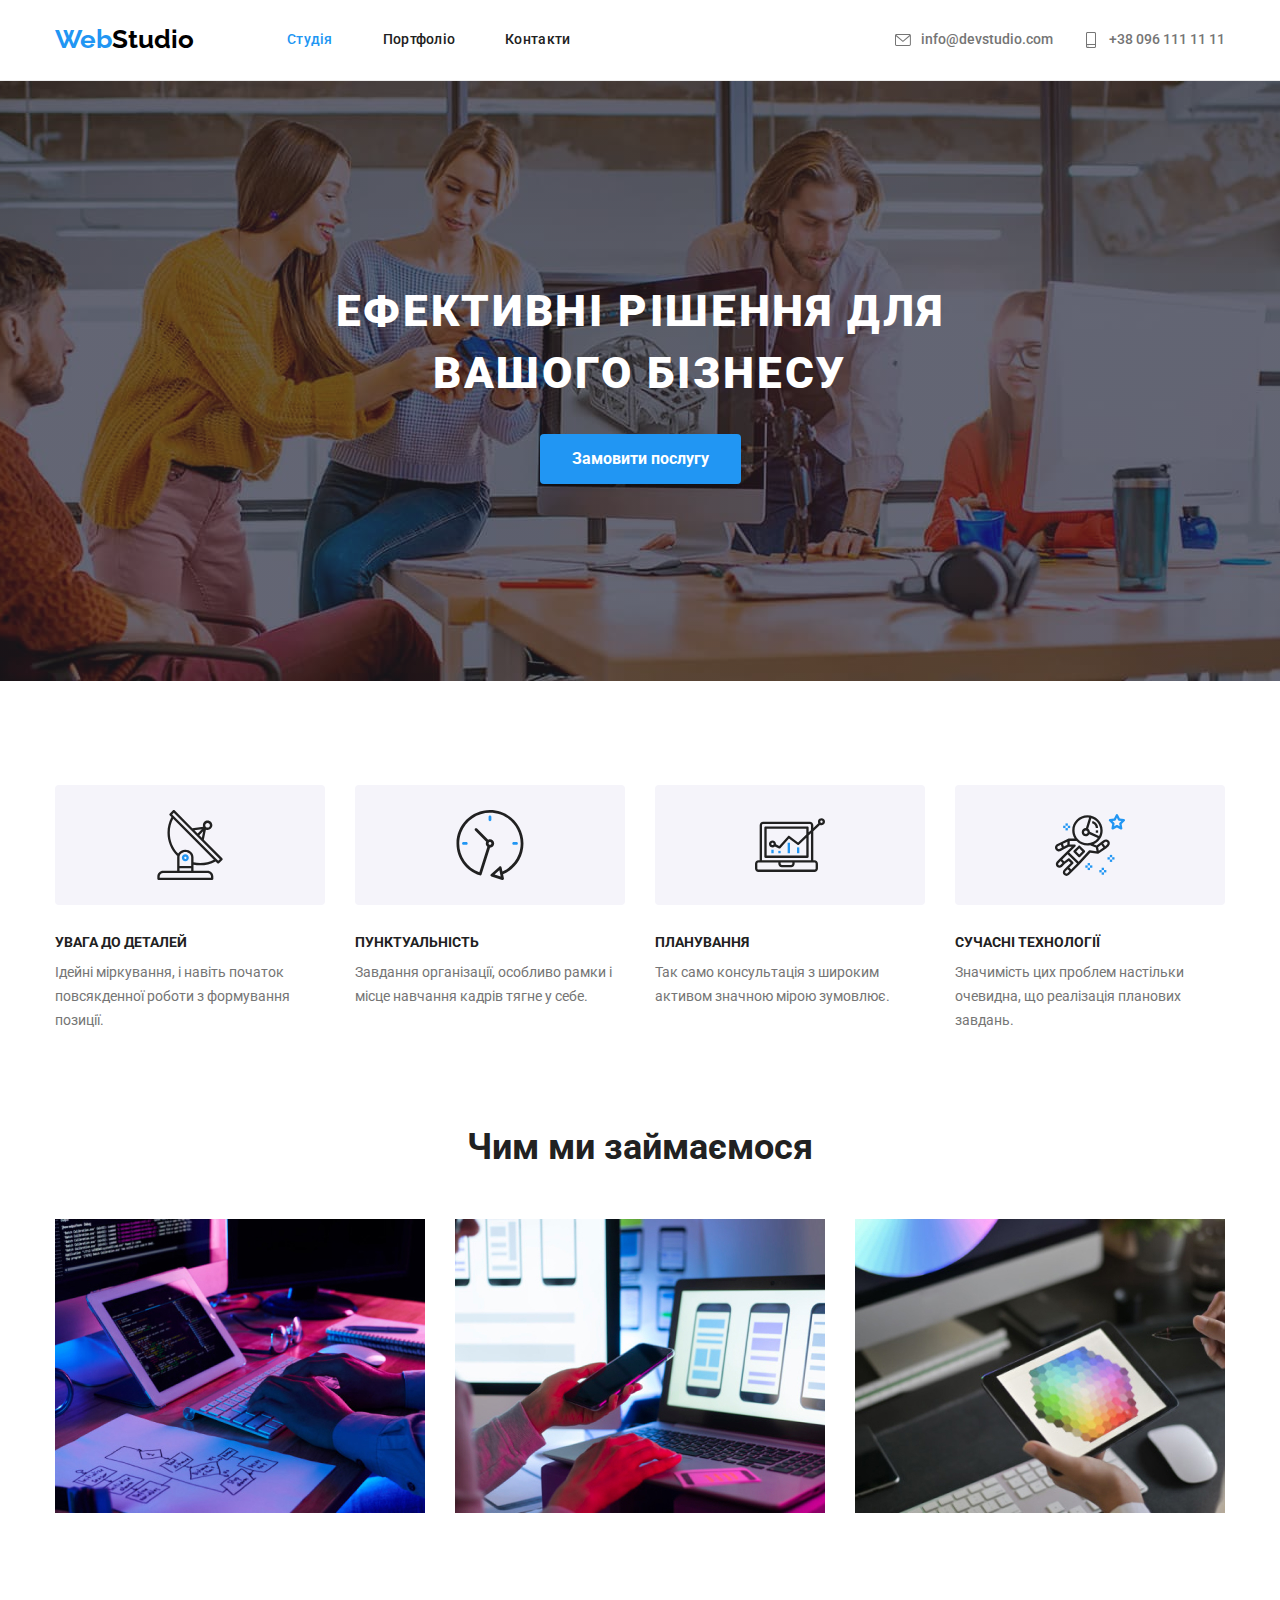
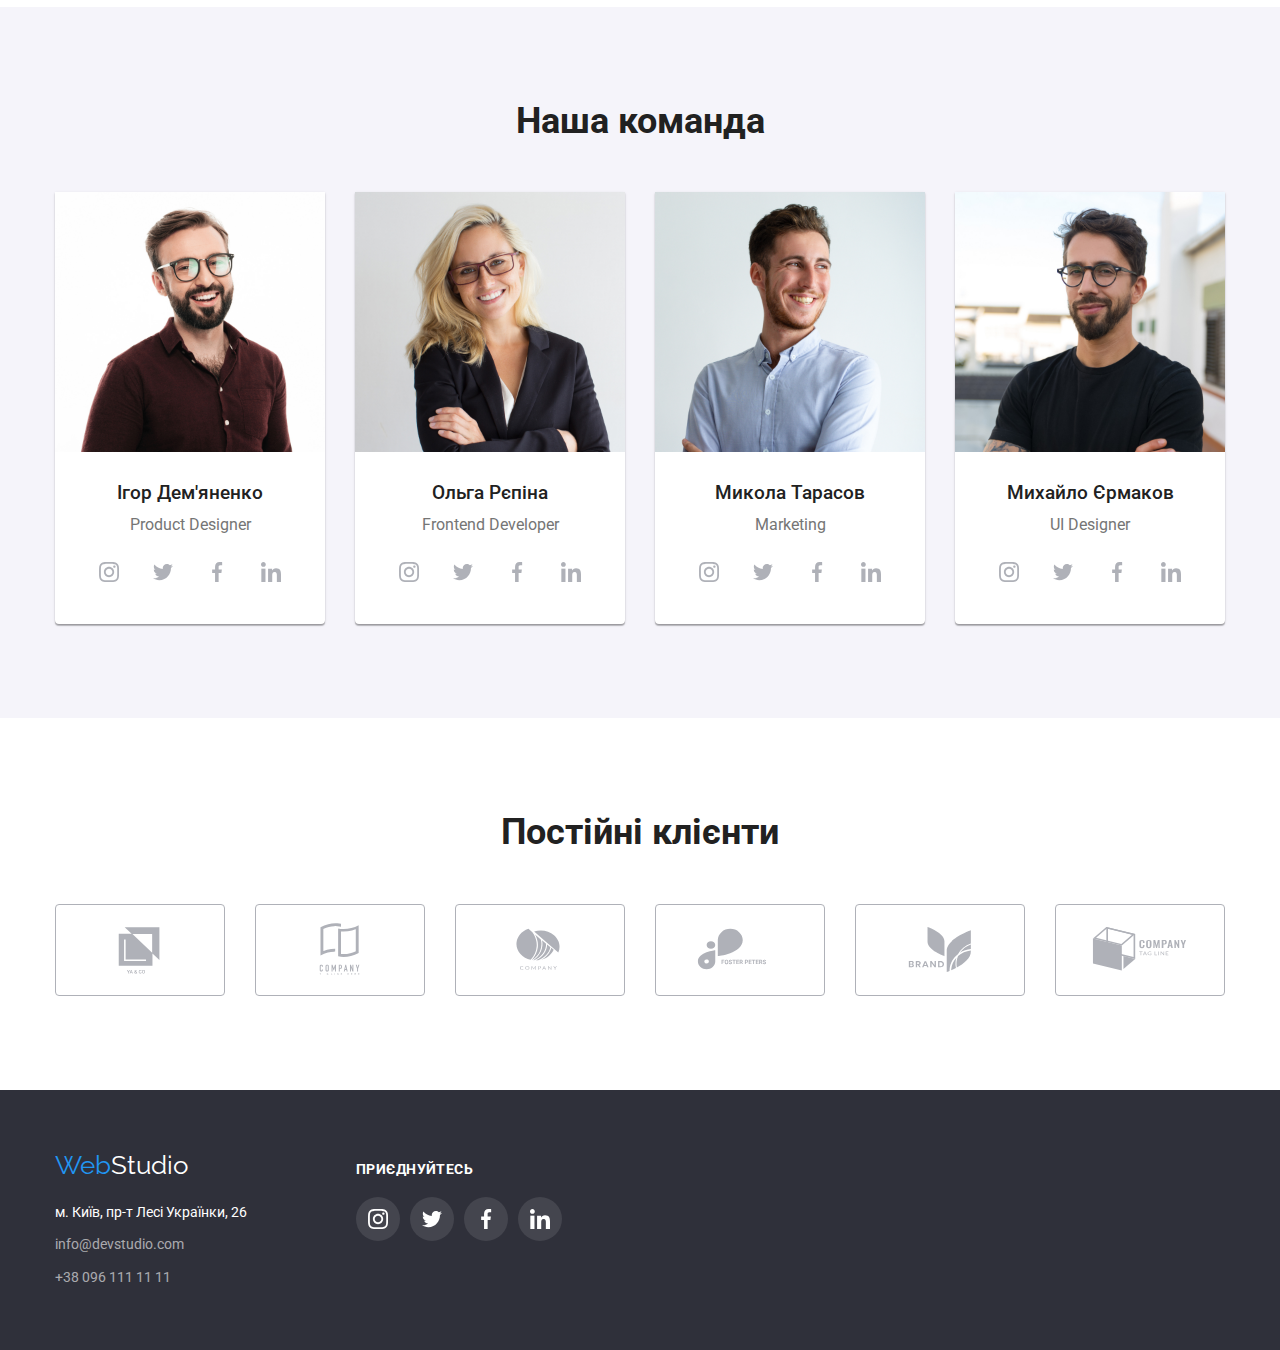
==== commit 5638e52a: "1.7" ====
--- a/index.html
+++ b/index.html
@@ -33,8 +33,8 @@
                             <use href="./images/icons.svg#envelope"></use>
                         </svg>info@devstudio.com</a></li>
                 <li class="item"><a href="tel:+380961111111" class="auth-link"><svg class="auth-icon" width="16"
-                            height="12">
-                            <use href="./images/icons.svg#envelope"></use>
+                            height="16">
+                            <use href="./images/icons.svg#smartphone"></use>
                         </svg>+38 096 111 11
                         11</a></li>
             </ul>
--- a/CSS/styles.css
+++ b/CSS/styles.css
@@ -60,7 +60,6 @@
 }
 
 .visuality-hidden {
-    position: absolute;
     white-space: nowrap;
     width: 1px;
     height: 1px;
@@ -432,10 +431,17 @@
 
 .portfolio .item {
     width: 370px;
-}
-
-.portfolio .item:hover,
-.portfolio .item:focus {
+
+}
+
+.link-portfolio {
+    text-decoration: none;
+    display: block;
+    outline: transparent;
+}
+
+.link-portfolio:hover,
+.link-portfolio:focus {
     box-shadow: 0px 1px 1px rgba(0, 0, 0, 0.12), 0px 4px 4px rgba(0, 0, 0, 0.06),
         1px 4px 6px rgba(0, 0, 0, 0.16);
 }
@@ -446,6 +452,8 @@
     font-size: 18px;
     line-height: 1.8;
     letter-spacing: 0.06em;
+
+
 }
 
 .portfolio-card {
@@ -456,6 +464,7 @@
 }
 
 .portfolio-text {
+    color: var(--primary-text-color);
     font-size: 16px;
     line-height: 1.88;
 }
@@ -476,6 +485,8 @@
     justify-content: center;
     gap: 10px;
 }
+
+
 
 .link-sn {
     display: flex;
@@ -519,9 +530,6 @@
 .clients-list {
     gap: 30px;
     display: flex;
-    width: 106px;
-    height: 60px;
-    align-items: center;
 }
 
 .clients-link {
@@ -533,6 +541,7 @@
     color: var(--icon-color);
     border: 1px solid;
     border-radius: 4px;
+    outline: transparent;
 }
 
 .clients-link:hover,
